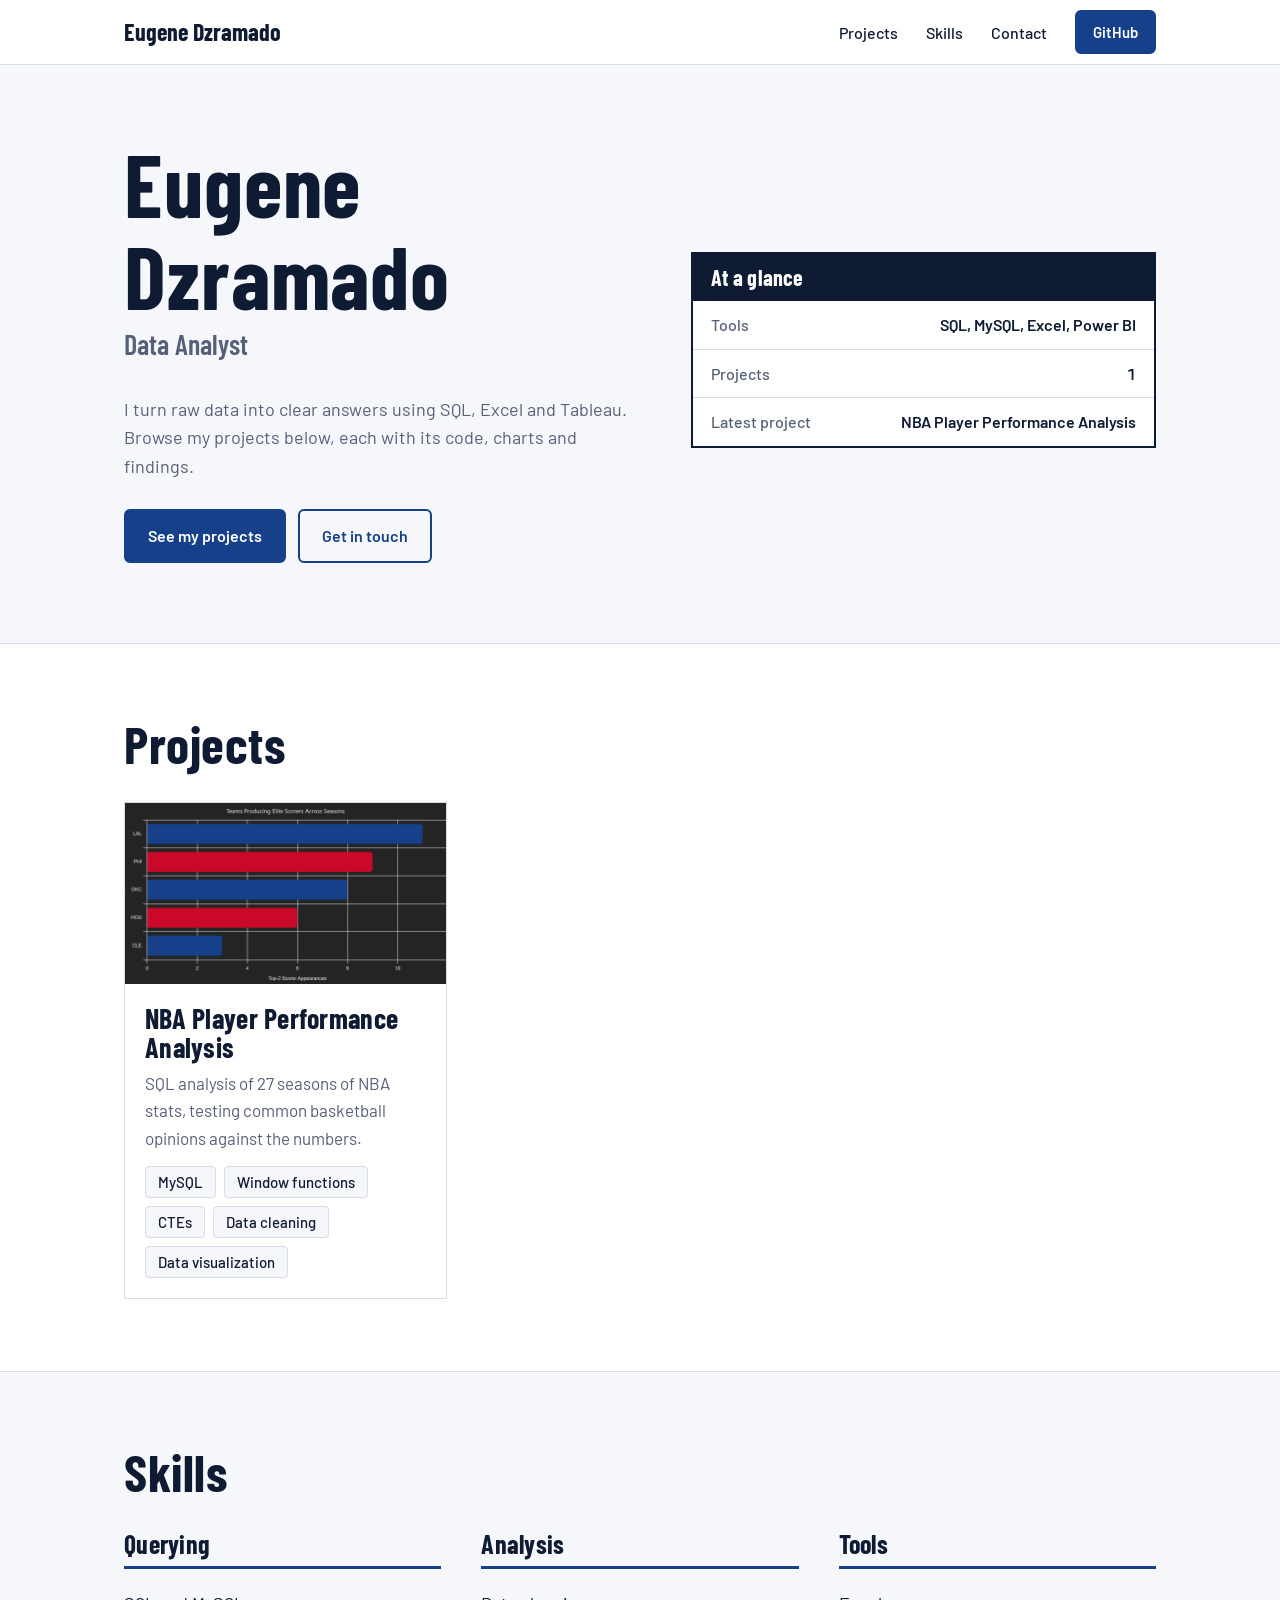
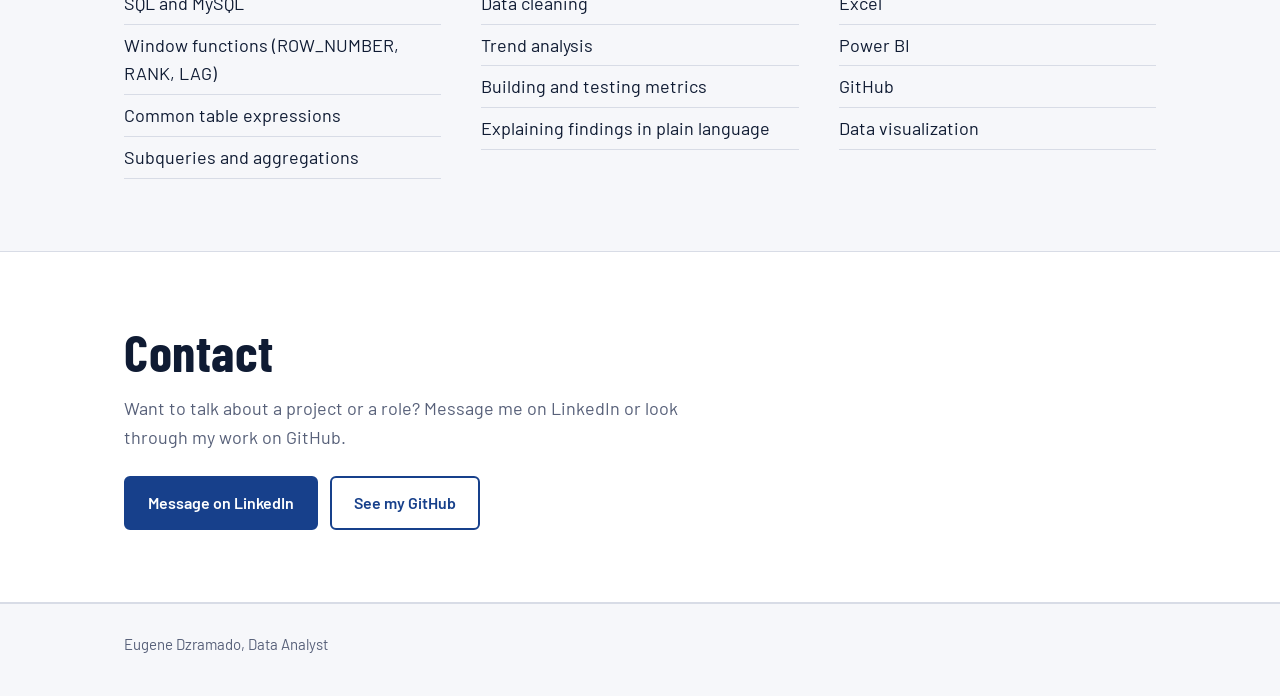
==== index.html @ f6a2b5bb "Update tool references from Power BI to Tableau" ====
<!DOCTYPE html>
<html lang="en"><head><meta charset="utf-8"><meta name="viewport" content="width=device-width, initial-scale=1"><title>Eugene Dzramado | Data Analyst</title>
<meta name="description" content="Data analyst portfolio: SQL, MySQL, Excel and Power BI projects.">
<link rel="preconnect" href="https://fonts.googleapis.com"><link rel="preconnect" href="https://fonts.gstatic.com" crossorigin><link href="https://fonts.googleapis.com/css2?family=Barlow:wght@400;500;600&family=Barlow+Condensed:wght@600;700&display=swap" rel="stylesheet"><link rel="stylesheet" href="style.css">
</head><body>
<header class="nav"><div class="wrap"><a class="brand" href="index.html">Eugene Dzramado</a><ul><li><a href="index.html#projects">Projects</a></li><li><a href="index.html#skills">Skills</a></li><li><a href="index.html#contact">Contact</a></li><li><a class="btn btn-primary btn-small" href="https://github.com/CodeLikeEugene">GitHub</a></li></ul></div></header>
<main>
<div class="hero"><div class="wrap">
  <div>
    <h1>Eugene Dzramado</h1>
    <p class="role">Data Analyst</p>
    <p>I turn raw data into clear answers using SQL, Excel and Tableau. Browse my projects below, each with its code, charts and findings.</p>
    <div class="actions"><a class="btn btn-primary" href="#projects-section">See my projects</a><a class="btn btn-outline" href="#contact">Get in touch</a></div>
  </div>
  <div class="boxscore"><h2>At a glance</h2><table><tbody>
    <tr><th scope="row">Tools</th><td>SQL, MySQL, Excel, Power BI</td></tr>
    <tr><th scope="row">Projects</th><td id="count">0</td></tr>
    <tr><th scope="row">Latest project</th><td id="latest"></td></tr>
  </tbody></table></div>
</div></div>

<section id="projects-section" class="band"><div class="wrap">
  <h2 class="title">Projects</h2>
  <div class="projects" id="projects"></div>
</div></section>

<section id="skills"><div class="wrap">
  <h2 class="title">Skills</h2>
  <div class="skills">
    <div><h3>Querying</h3><ul><li>SQL and MySQL</li><li>Window functions (ROW_NUMBER, RANK, LAG)</li><li>Common table expressions</li><li>Subqueries and aggregations</li></ul></div>
    <div><h3>Analysis</h3><ul><li>Data cleaning</li><li>Trend analysis</li><li>Building and testing metrics</li><li>Explaining findings in plain language</li></ul></div>
    <div><h3>Tools</h3><ul><li>Excel</li><li>Power BI</li><li>GitHub</li><li>Data visualization</li></ul></div>
  </div>
</div></section>

<section id="contact" class="band contact"><div class="wrap">
  <h2 class="title">Contact</h2>
  <p>Want to talk about a project or a role? Message me on LinkedIn or look through my work on GitHub.</p>
  <div class="actions">
    <!-- TODO: replace YOUR-LINKEDIN-USERNAME with your real LinkedIn username -->
    <a class="btn btn-primary" href="https://www.linkedin.com/in/YOUR-LINKEDIN-USERNAME">Message on LinkedIn</a>
    <a class="btn btn-outline" href="https://github.com/CodeLikeEugene">See my GitHub</a>
  </div>
</div></section>
</main>
<footer><div class="wrap">Eugene Dzramado, Data Analyst</div></footer><script src="projects.js"></script><script src="site.js"></script>
</body></html>
---- style.css ----
:root{--ink:#0f1b33;--court:#f6f7fa;--paper:#fff;--blue:#17408b;--blue-dark:#112f66;--red:#c9082a;--muted:#576079;--line:#d8dce6}
*{box-sizing:border-box}
html{scroll-behavior:smooth;scroll-padding-top:72px}
body{margin:0;font:18px/1.6 "Barlow",system-ui,sans-serif;color:var(--ink);background:var(--court)}
h1,h2,h3{font-family:"Barlow Condensed","Barlow",sans-serif;font-weight:700;line-height:1.05;margin:0;letter-spacing:.01em}
a{color:var(--blue)}
.wrap{max-width:1080px;margin:0 auto;padding:0 24px}
.nav{position:sticky;top:0;z-index:10;background:var(--paper);border-bottom:1px solid var(--line)}
.nav .wrap{display:flex;align-items:center;justify-content:space-between;height:64px}
.brand{font-family:"Barlow Condensed",sans-serif;font-weight:700;font-size:24px;color:var(--ink);text-decoration:none}
.nav ul{display:flex;align-items:center;gap:28px;list-style:none;margin:0;padding:0}
.nav ul a:not(.btn){color:var(--ink);text-decoration:none;font-weight:500;font-size:16px}
.nav ul a:not(.btn):hover{color:var(--blue)}
.btn{display:inline-block;padding:12px 22px;border-radius:6px;border:2px solid var(--blue);font-weight:600;font-size:16px;text-decoration:none;transition:background-color .15s,color .15s}
.btn-primary{background:var(--blue);color:#fff}
.btn-primary:hover{background:var(--blue-dark);border-color:var(--blue-dark)}
.btn-outline{background:transparent;color:var(--blue)}
.btn-outline:hover{background:var(--blue);color:#fff}
.btn-small{padding:8px 16px;font-size:15px}
.actions{display:flex;flex-wrap:wrap;gap:12px}
a:focus-visible{outline:3px solid var(--red);outline-offset:3px}
.hero{padding:72px 0 80px}
.hero .wrap{display:grid;grid-template-columns:1.1fr 1fr;gap:56px;align-items:center}
.hero h1{font-size:clamp(52px,8vw,88px)}
.role{font-family:"Barlow Condensed",sans-serif;font-weight:600;font-size:28px;color:var(--red);margin:10px 0 20px}
.hero p{max-width:34em;color:var(--muted);margin:0 0 28px}
.boxscore{background:var(--paper);border:2px solid var(--ink);max-width:560px}
.boxscore h2{background:var(--ink);color:#fff;font-size:22px;padding:12px 18px}
.boxscore table{width:100%;border-collapse:collapse;font-variant-numeric:tabular-nums}
.boxscore th,.boxscore td{padding:11px 18px;border-bottom:1px solid var(--line);font-size:16px}
.boxscore th{text-align:left;font-weight:500;color:var(--muted)}
.boxscore td{font-weight:600;text-align:right}
.boxscore tr:last-child th,.boxscore tr:last-child td{border-bottom:0}
section{padding:72px 0}
.band{background:var(--paper);border-top:1px solid var(--line);border-bottom:1px solid var(--line)}
.title{font-size:clamp(36px,5vw,52px);margin-bottom:16px}
.page-title{font-size:clamp(40px,6vw,64px);margin:16px 0}
.back{font-weight:500;text-decoration:none}
.lede{max-width:38em;color:var(--muted);margin:0 0 20px}
.tags{list-style:none;margin:0 0 28px;padding:0;display:flex;flex-wrap:wrap;gap:8px}
.tags li{border:1px solid var(--line);background:var(--court);border-radius:4px;padding:3px 12px;font-size:15px;font-weight:500}
.projects{display:grid;grid-template-columns:repeat(auto-fill,minmax(300px,1fr));gap:32px;margin-top:32px}
.project-card{display:flex;flex-direction:column;background:var(--paper);border:1px solid var(--line);color:inherit;text-decoration:none}
.project-card:hover{border-color:var(--blue)}
.project-card img{display:block;width:100%;aspect-ratio:16/9;object-fit:cover;background:#242424}
.card-body{padding:20px}
.card-body h3{font-size:28px;margin-bottom:8px}
.card-body p{margin:0 0 14px;color:var(--muted);font-size:17px}
.card-body .tags{margin:0}
.charts{display:grid;grid-template-columns:1fr 1fr;gap:40px 32px;margin-top:48px}
.chart{margin:0}
.chart a{display:block;border:1px solid var(--line);background:var(--paper);line-height:0}
.chart a:hover{border-color:var(--blue)}
.chart img{width:100%;height:auto}
.chart p{margin:14px 0 0;max-width:32em;font-size:17px}
.skills{display:grid;grid-template-columns:repeat(3,1fr);gap:40px;margin-top:32px}
.skills h3{font-size:26px;padding-bottom:8px;border-bottom:3px solid var(--blue);margin-bottom:14px}
.skills ul{list-style:none;margin:0;padding:0}
.skills li{padding:6px 0;border-bottom:1px solid var(--line)}
.contact p{max-width:34em;color:var(--muted);margin:0 0 24px}
footer{padding:28px 0 40px;color:var(--muted);font-size:15px;border-top:1px solid var(--line)}
@media (max-width:800px){
.hero .wrap,.charts,.skills{grid-template-columns:1fr}
.hero{padding-top:48px}
.nav ul li:not(:last-child){display:none}
section{padding:56px 0}
}
@media (prefers-reduced-motion:reduce){html{scroll-behavior:auto}.btn{transition:none}}
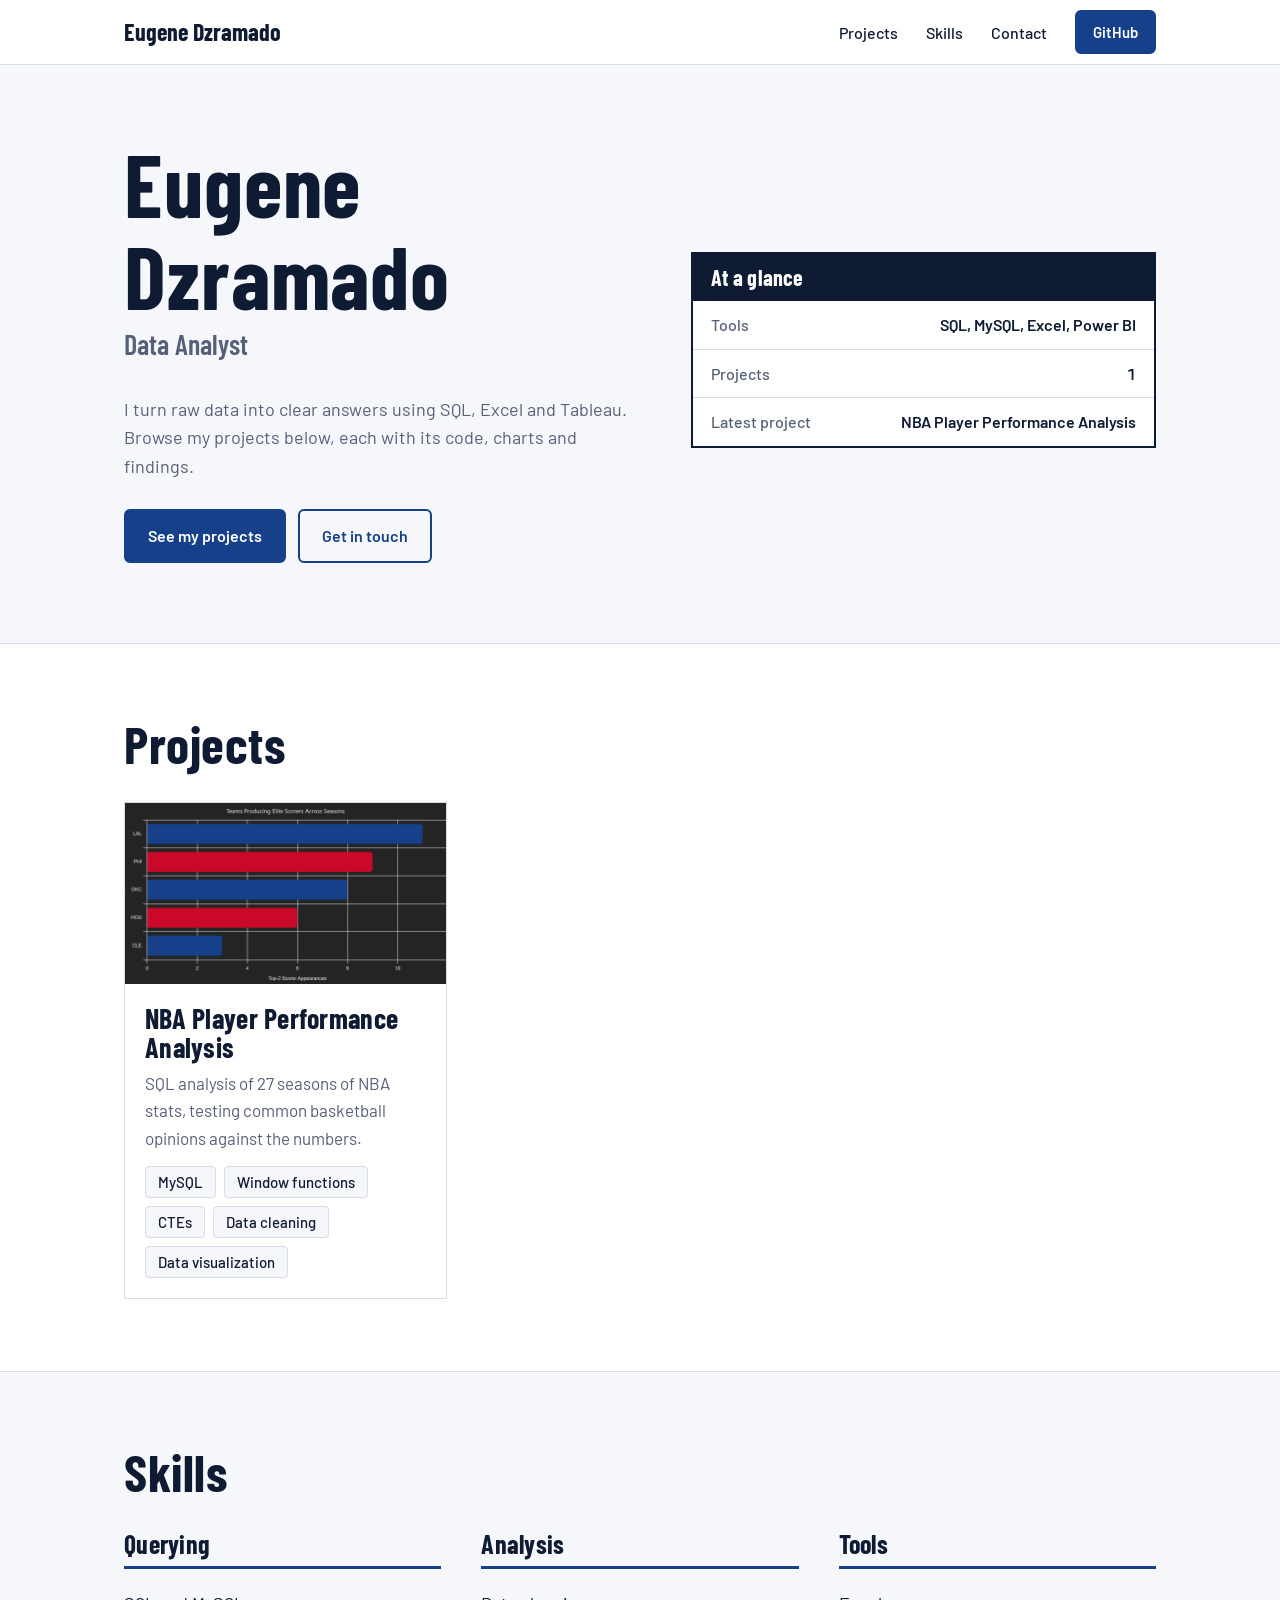
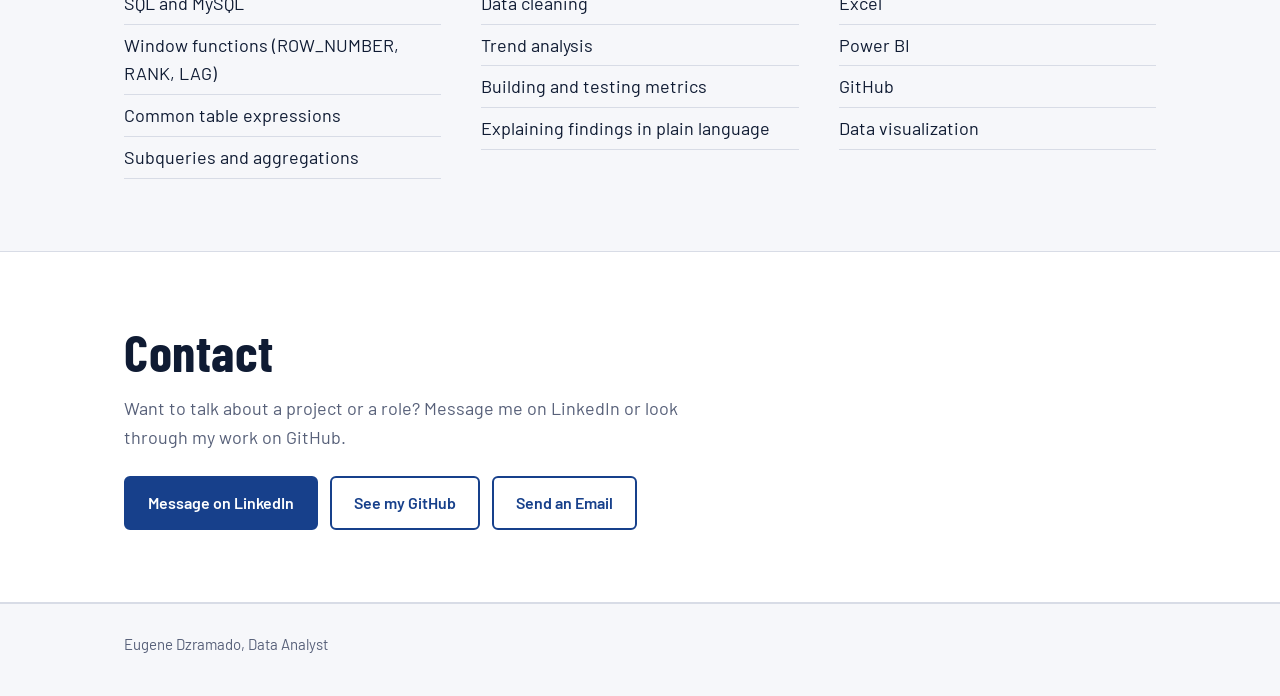
==== commit c2dfca45: "Add email contact link to index.html" ====
--- a/index.html
+++ b/index.html
@@ -38,8 +38,9 @@
   <p>Want to talk about a project or a role? Message me on LinkedIn or look through my work on GitHub.</p>
   <div class="actions">
     <!-- TODO: replace YOUR-LINKEDIN-USERNAME with your real LinkedIn username -->
-    <a class="btn btn-primary" href="https://www.linkedin.com/in/YOUR-LINKEDIN-USERNAME">Message on LinkedIn</a>
+    <a class="btn btn-primary" href="https://www.linkedin.com/in/eugene-dzramado">Message on LinkedIn</a>
     <a class="btn btn-outline" href="https://github.com/CodeLikeEugene">See my GitHub</a>
+    <a class="btn btn-outline" href="mailto:eugened33@gmail.com">Send an Email</a>
   </div>
 </div></section>
 </main>
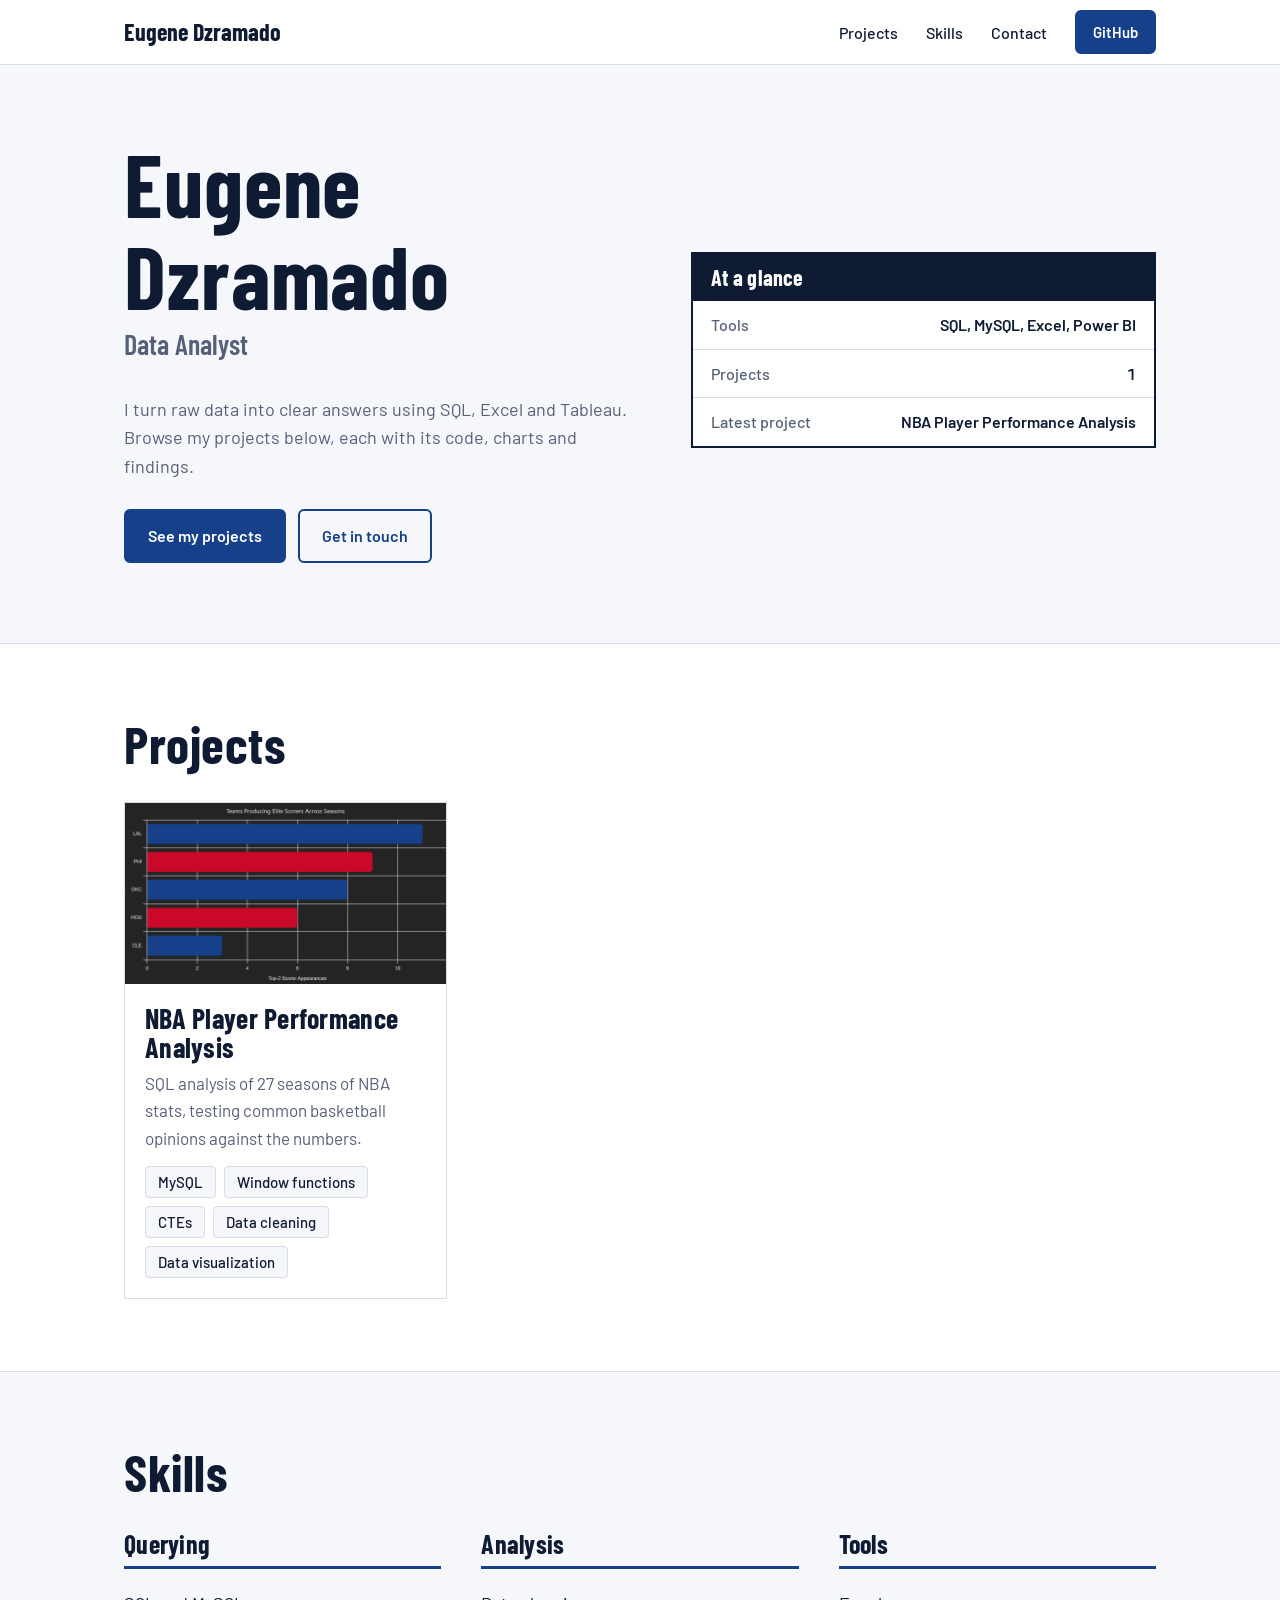
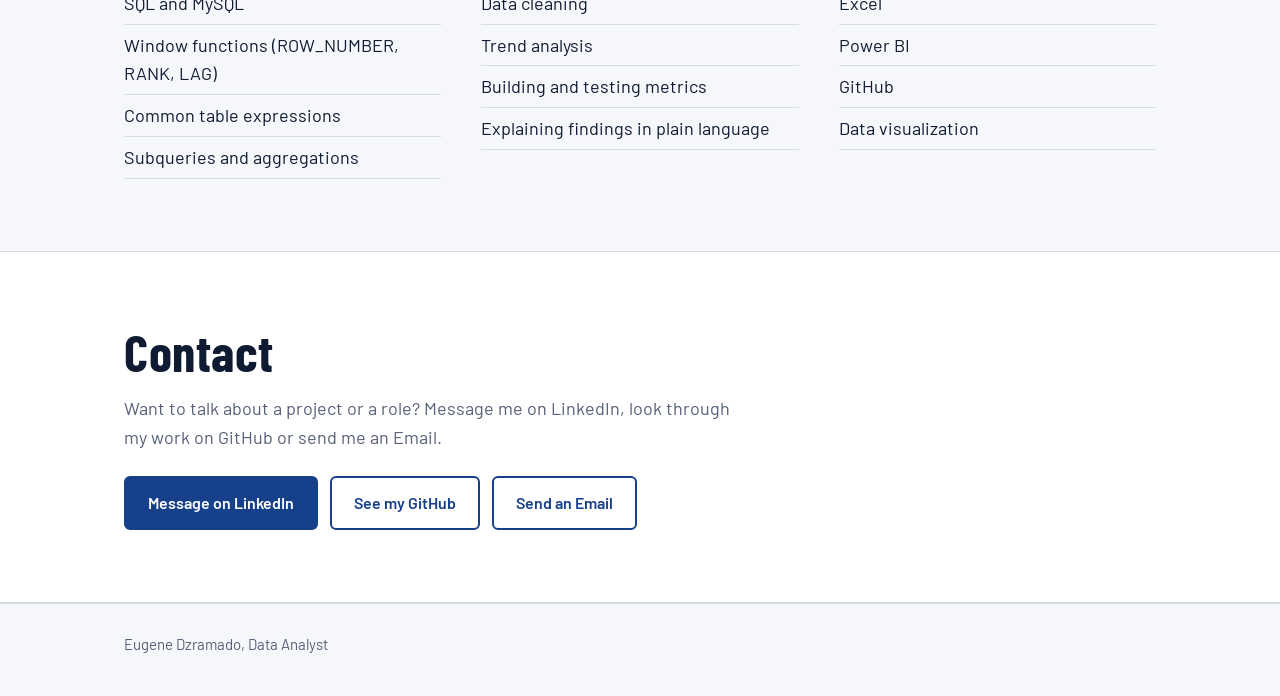
==== commit 4d08255e: "Update index.html" ====
--- a/index.html
+++ b/index.html
@@ -35,7 +35,7 @@
 
 <section id="contact" class="band contact"><div class="wrap">
   <h2 class="title">Contact</h2>
-  <p>Want to talk about a project or a role? Message me on LinkedIn or look through my work on GitHub.</p>
+  <p>Want to talk about a project or a role? Message me on LinkedIn, look through my work on GitHub or send me an Email.</p>
   <div class="actions">
     <!-- TODO: replace YOUR-LINKEDIN-USERNAME with your real LinkedIn username -->
     <a class="btn btn-primary" href="https://www.linkedin.com/in/eugene-dzramado">Message on LinkedIn</a>
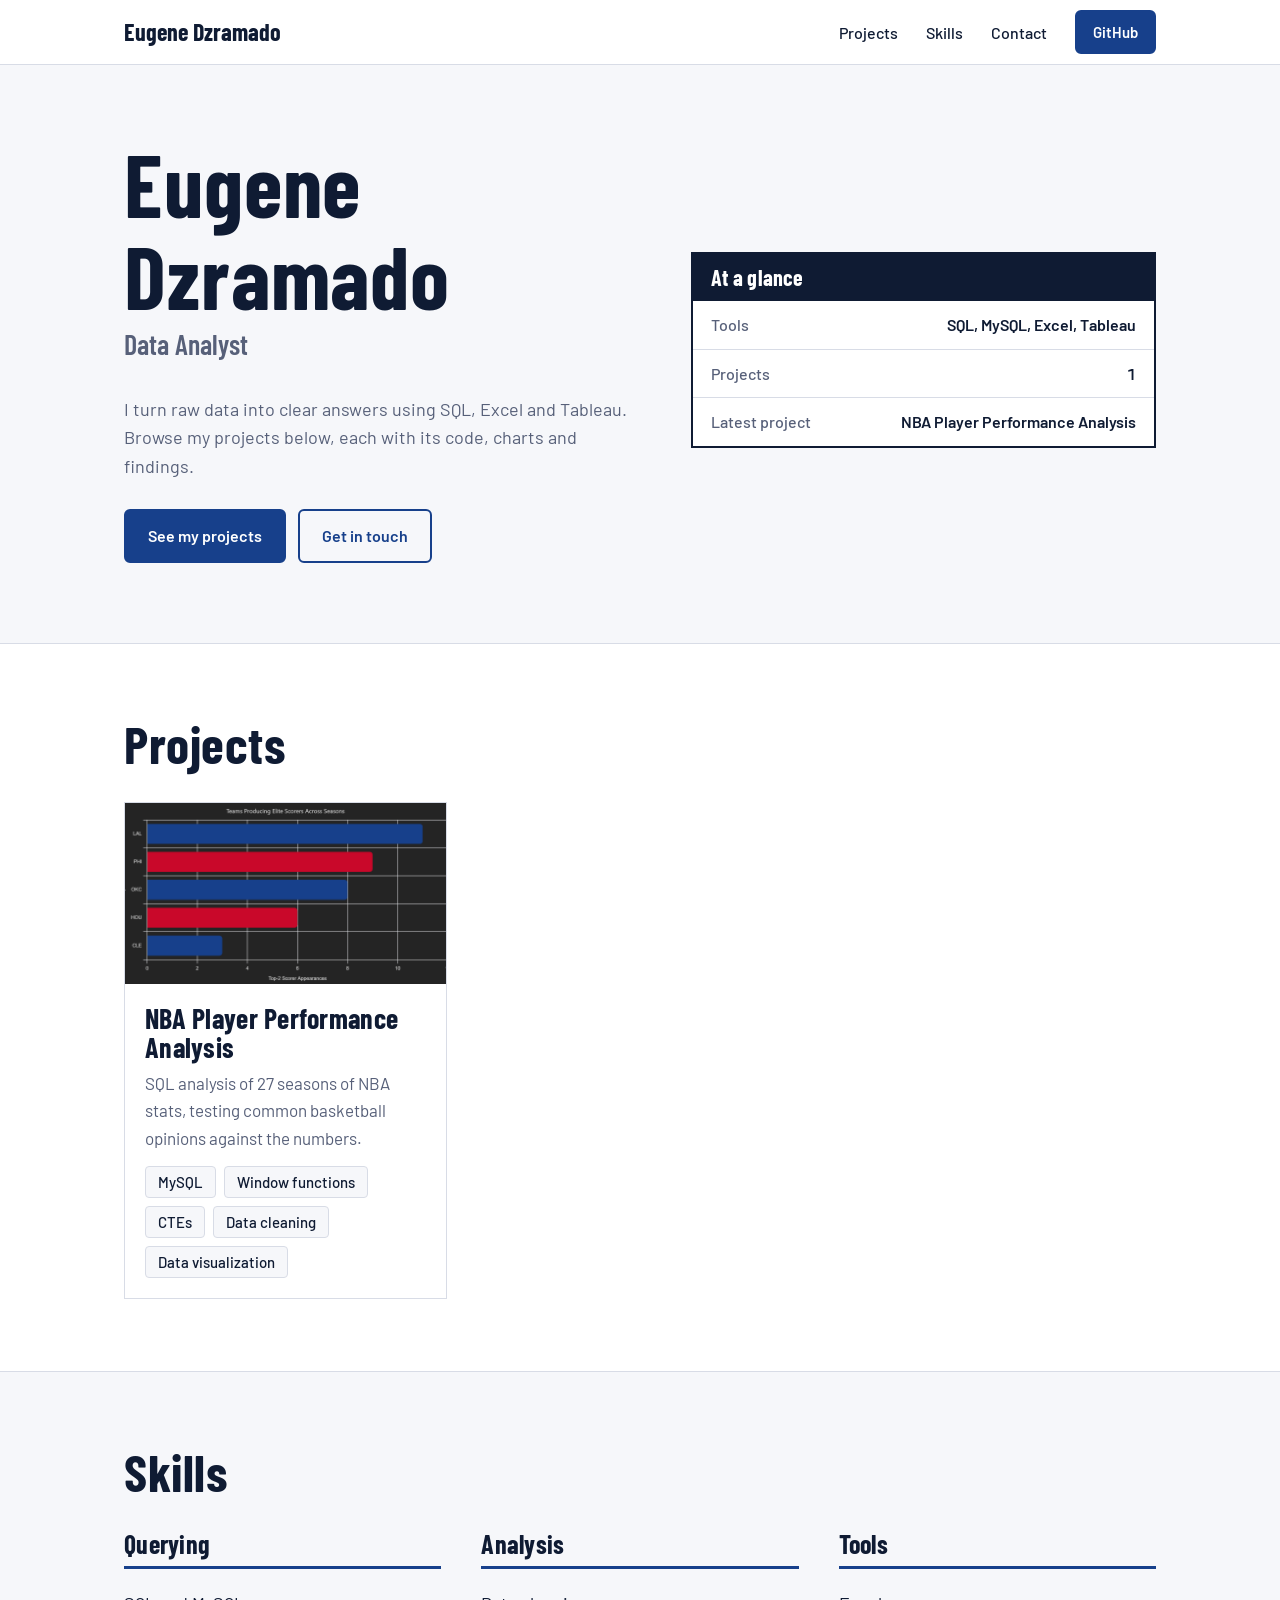
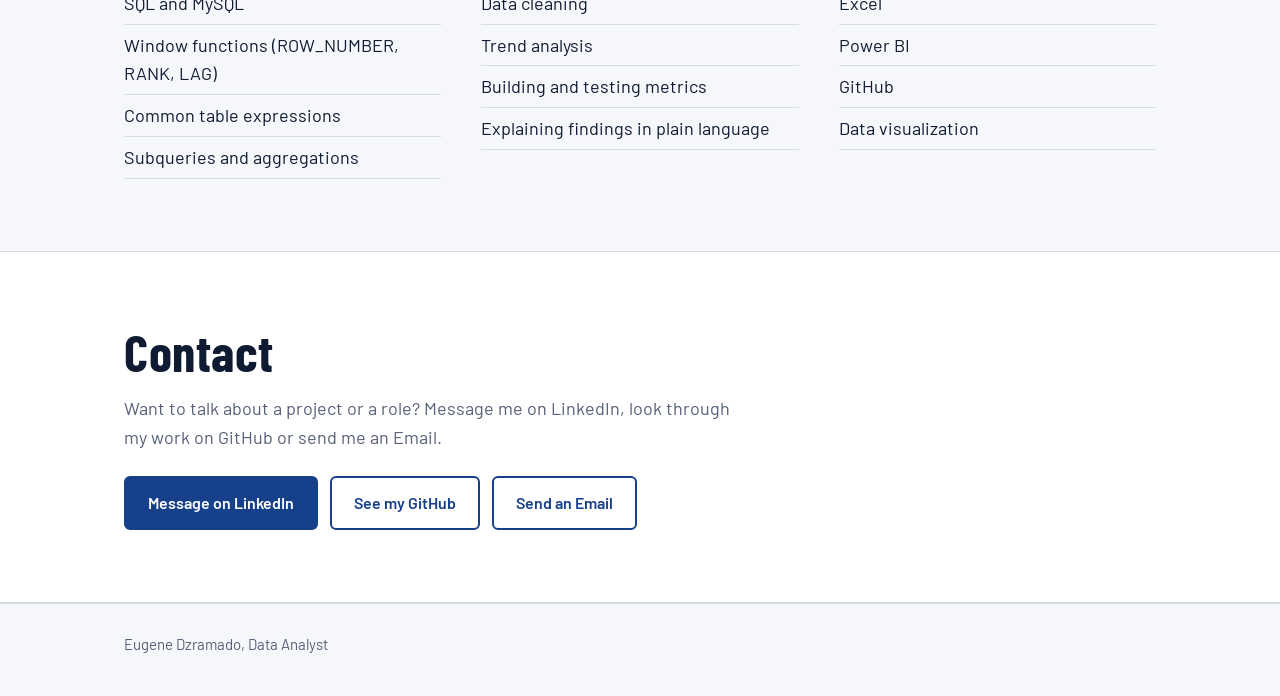
==== commit f1e2f52c: "Update tools listed in boxscore section" ====
--- a/index.html
+++ b/index.html
@@ -13,7 +13,7 @@
     <div class="actions"><a class="btn btn-primary" href="#projects-section">See my projects</a><a class="btn btn-outline" href="#contact">Get in touch</a></div>
   </div>
   <div class="boxscore"><h2>At a glance</h2><table><tbody>
-    <tr><th scope="row">Tools</th><td>SQL, MySQL, Excel, Power BI</td></tr>
+    <tr><th scope="row">Tools</th><td>SQL, MySQL, Excel, Tableau</td></tr>
     <tr><th scope="row">Projects</th><td id="count">0</td></tr>
     <tr><th scope="row">Latest project</th><td id="latest"></td></tr>
   </tbody></table></div>
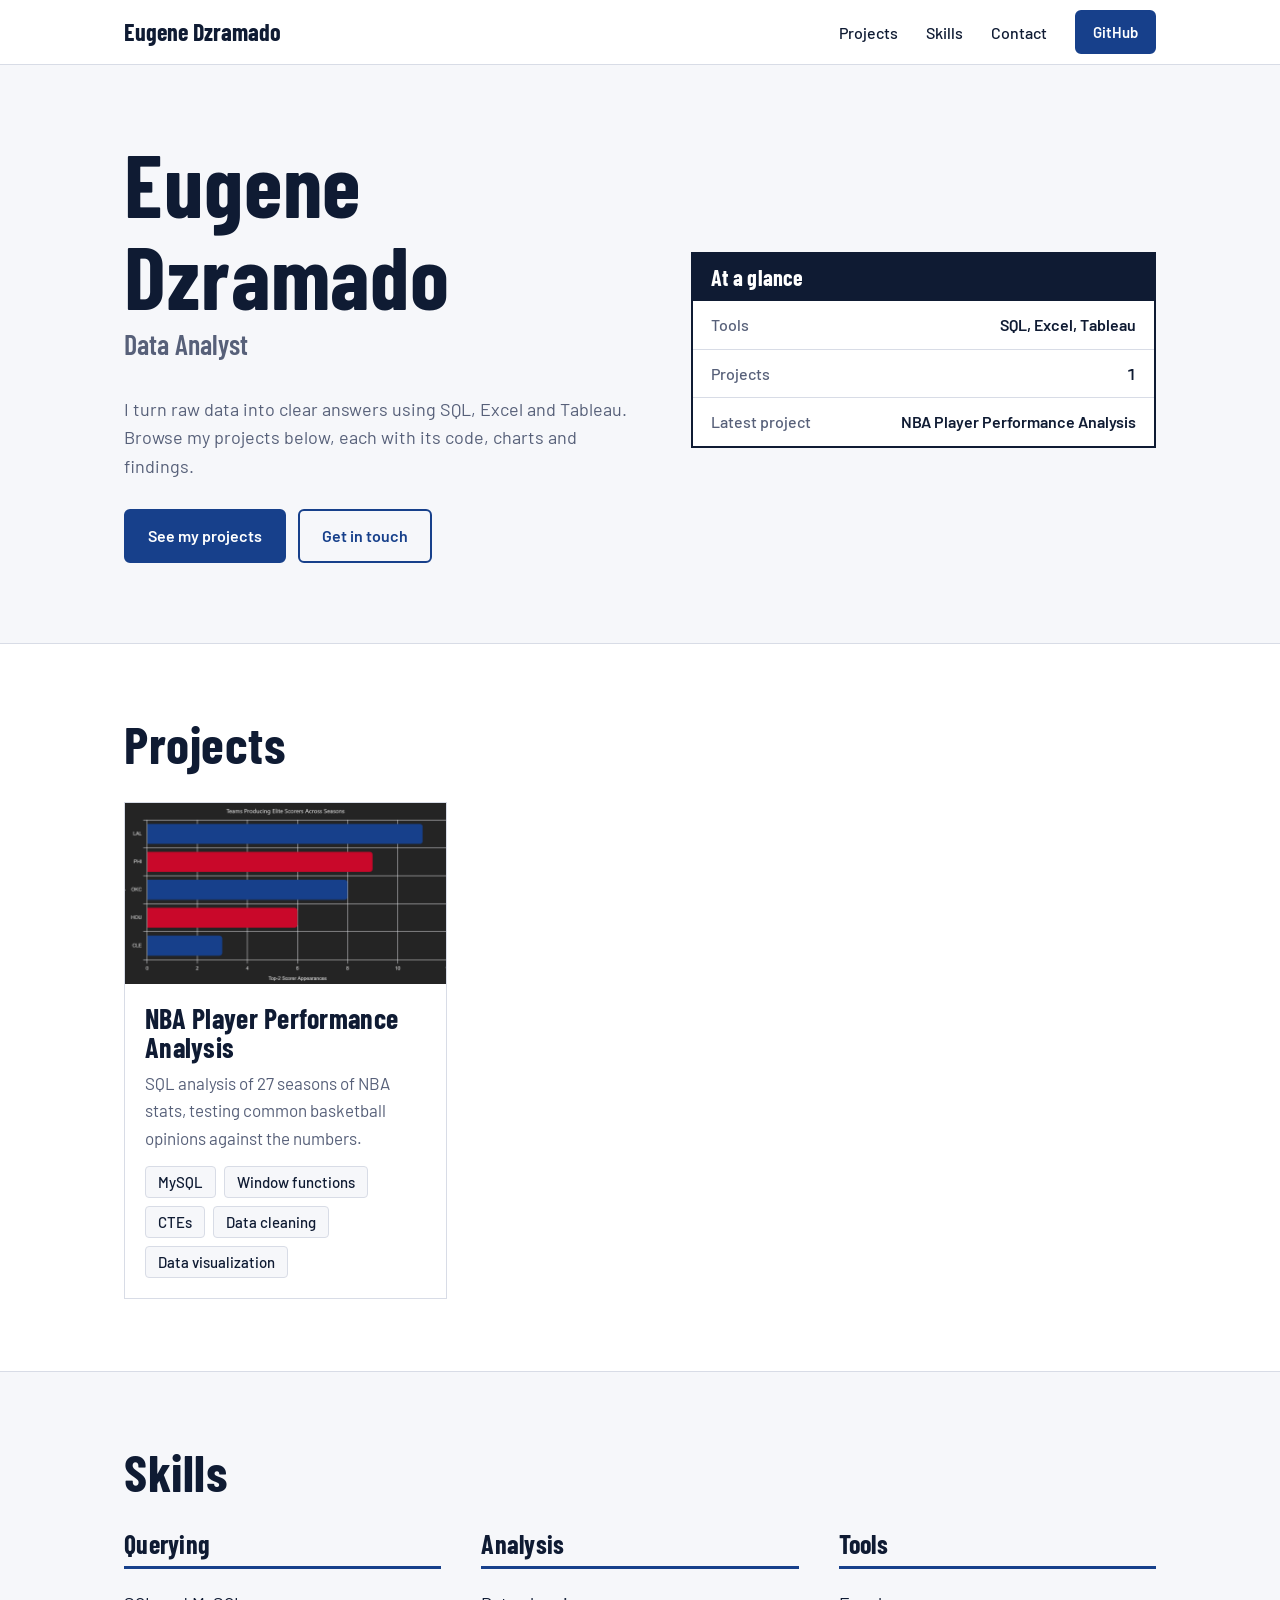
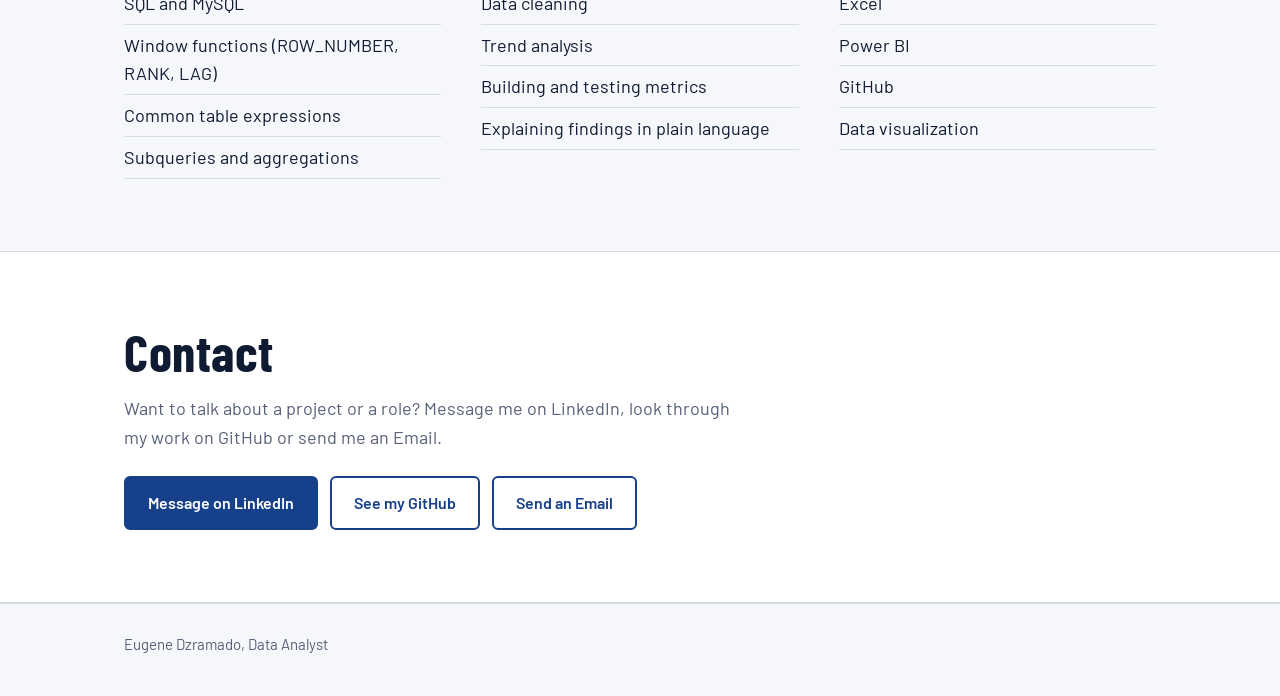
==== commit cd9045ed: "Remove MySQL from tools list in index.html" ====
--- a/index.html
+++ b/index.html
@@ -13,7 +13,7 @@
     <div class="actions"><a class="btn btn-primary" href="#projects-section">See my projects</a><a class="btn btn-outline" href="#contact">Get in touch</a></div>
   </div>
   <div class="boxscore"><h2>At a glance</h2><table><tbody>
-    <tr><th scope="row">Tools</th><td>SQL, MySQL, Excel, Tableau</td></tr>
+    <tr><th scope="row">Tools</th><td>SQL, Excel, Tableau</td></tr>
     <tr><th scope="row">Projects</th><td id="count">0</td></tr>
     <tr><th scope="row">Latest project</th><td id="latest"></td></tr>
   </tbody></table></div>
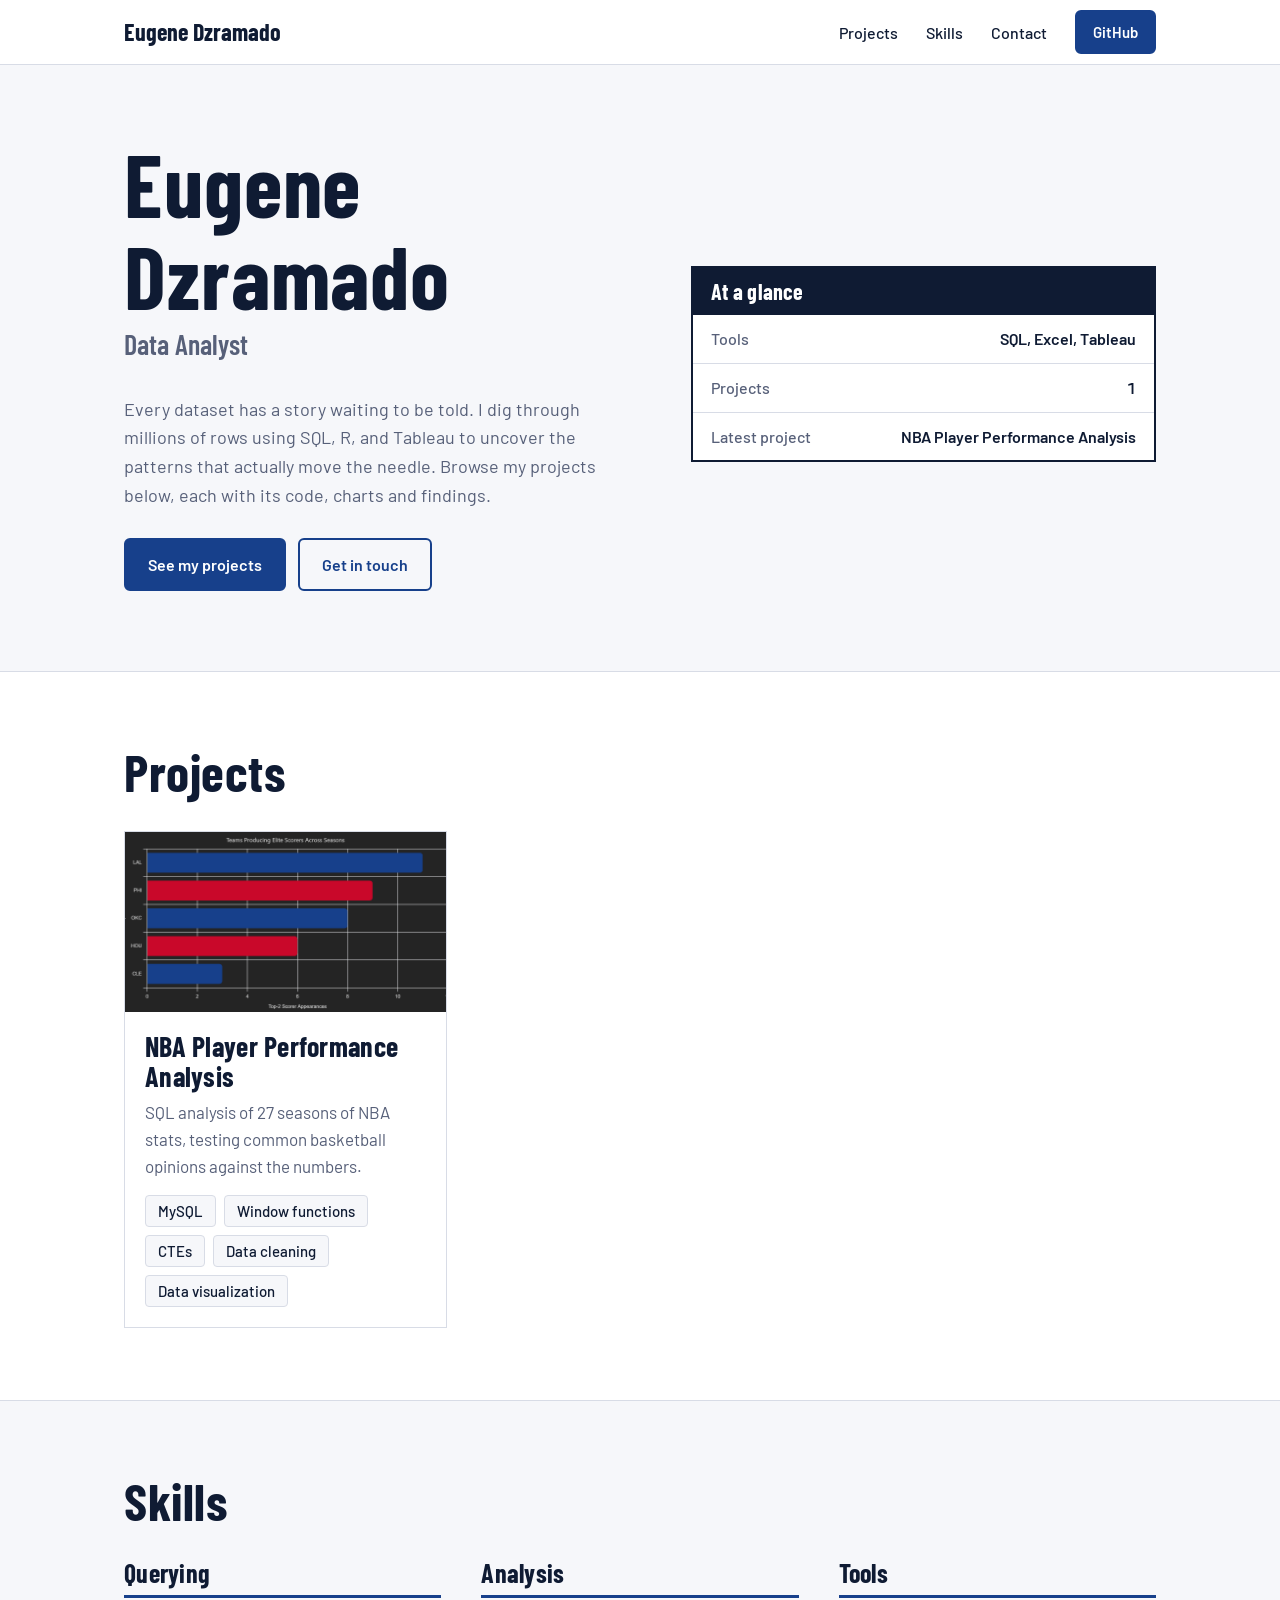
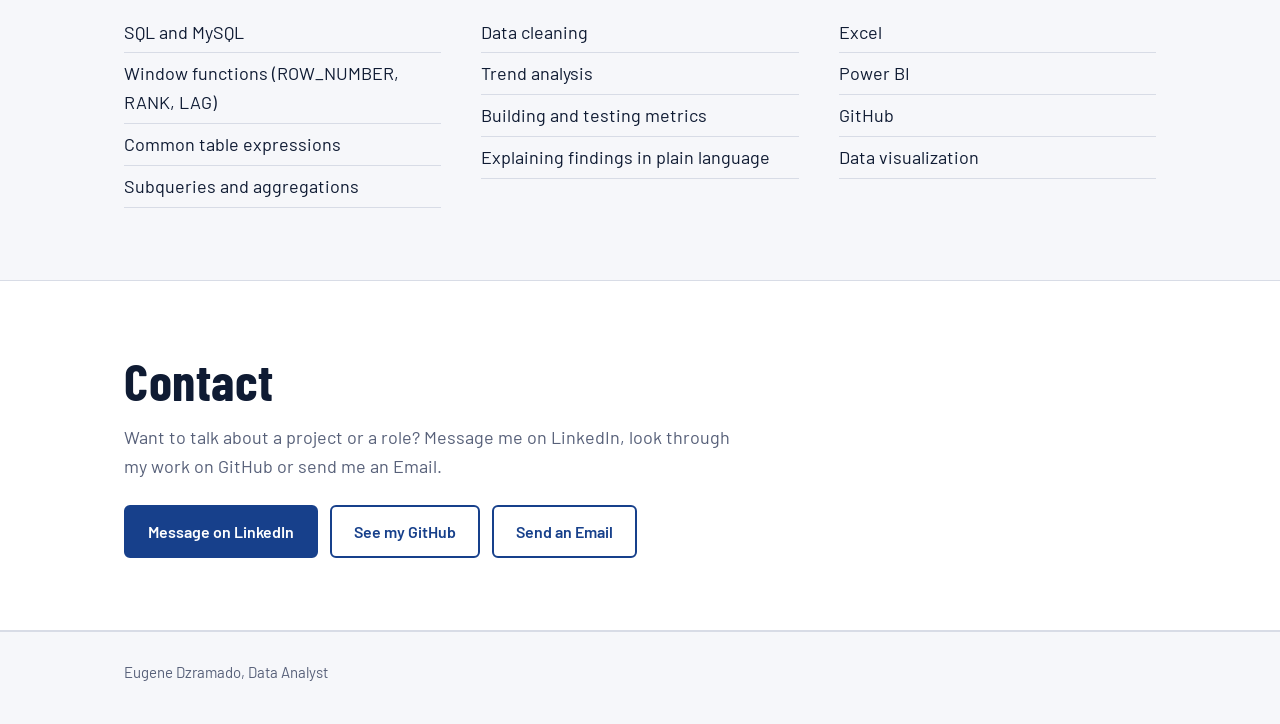
==== commit 83ed150e: "Revise introduction paragraph in index.html Updated personal description to highlight data analysis " ====
--- a/index.html
+++ b/index.html
@@ -9,7 +9,7 @@
   <div>
     <h1>Eugene Dzramado</h1>
     <p class="role">Data Analyst</p>
-    <p>I turn raw data into clear answers using SQL, Excel and Tableau. Browse my projects below, each with its code, charts and findings.</p>
+    <p>Every dataset has a story waiting to be told. I dig through millions of rows using SQL, R, and Tableau to uncover the patterns that actually move the needle. Browse my projects below, each with its code, charts and findings.</p>
     <div class="actions"><a class="btn btn-primary" href="#projects-section">See my projects</a><a class="btn btn-outline" href="#contact">Get in touch</a></div>
   </div>
   <div class="boxscore"><h2>At a glance</h2><table><tbody>
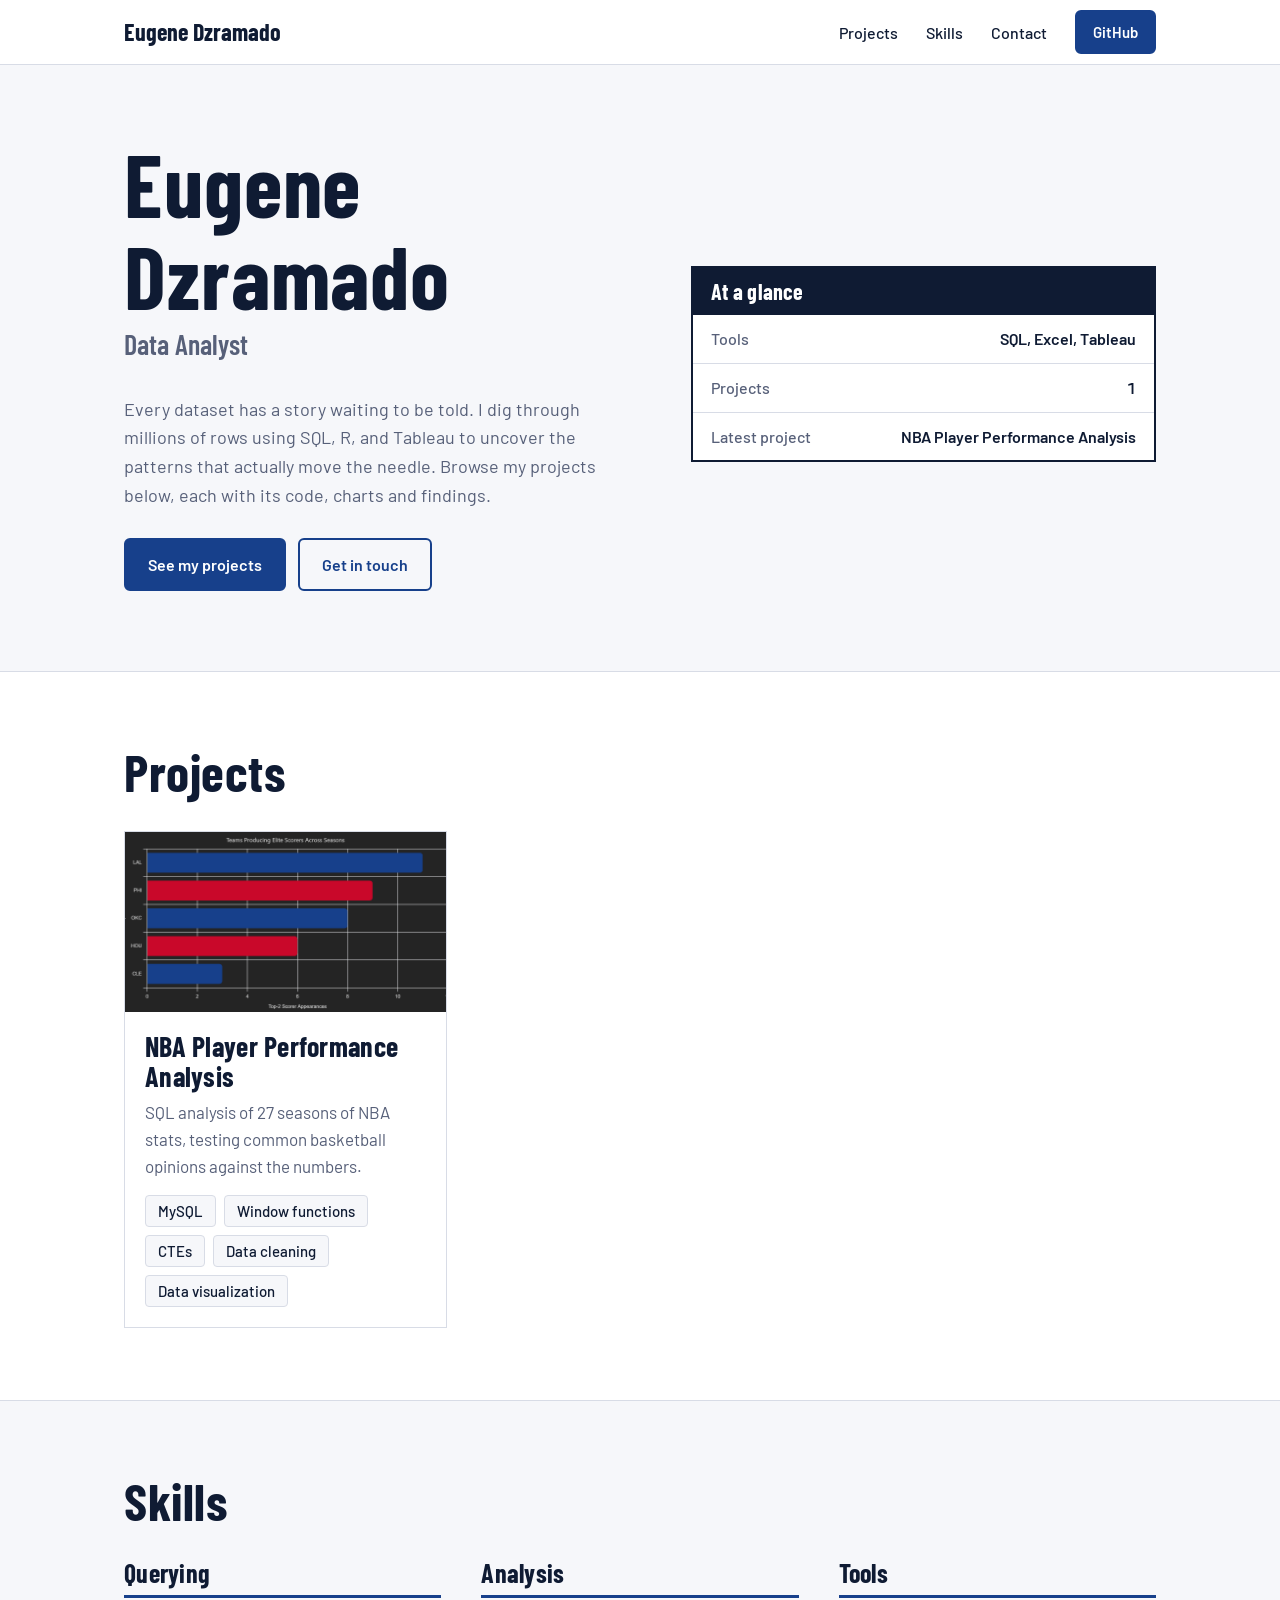
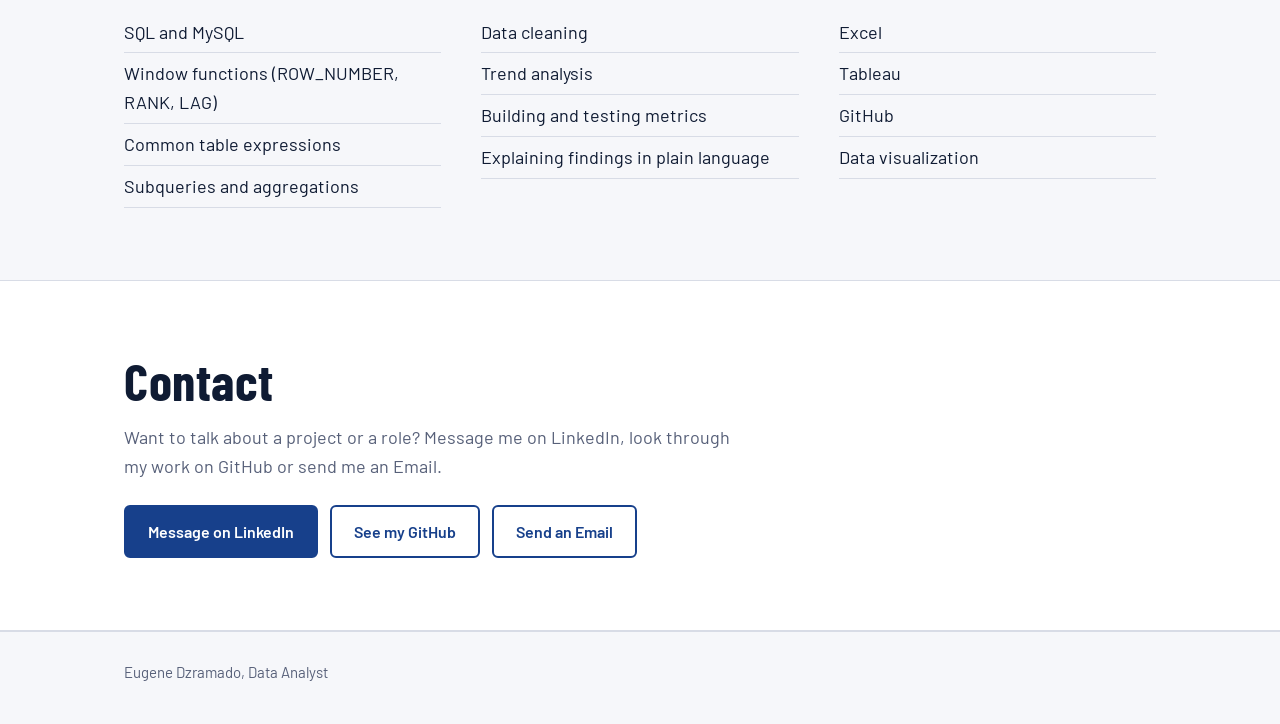
==== commit 00c8e64c: "Update tools section to replace Power BI with Tableau" ====
--- a/index.html
+++ b/index.html
@@ -29,7 +29,7 @@
   <div class="skills">
     <div><h3>Querying</h3><ul><li>SQL and MySQL</li><li>Window functions (ROW_NUMBER, RANK, LAG)</li><li>Common table expressions</li><li>Subqueries and aggregations</li></ul></div>
     <div><h3>Analysis</h3><ul><li>Data cleaning</li><li>Trend analysis</li><li>Building and testing metrics</li><li>Explaining findings in plain language</li></ul></div>
-    <div><h3>Tools</h3><ul><li>Excel</li><li>Power BI</li><li>GitHub</li><li>Data visualization</li></ul></div>
+    <div><h3>Tools</h3><ul><li>Excel</li><li>Tableau</li><li>GitHub</li><li>Data visualization</li></ul></div>
   </div>
 </div></section>
 
